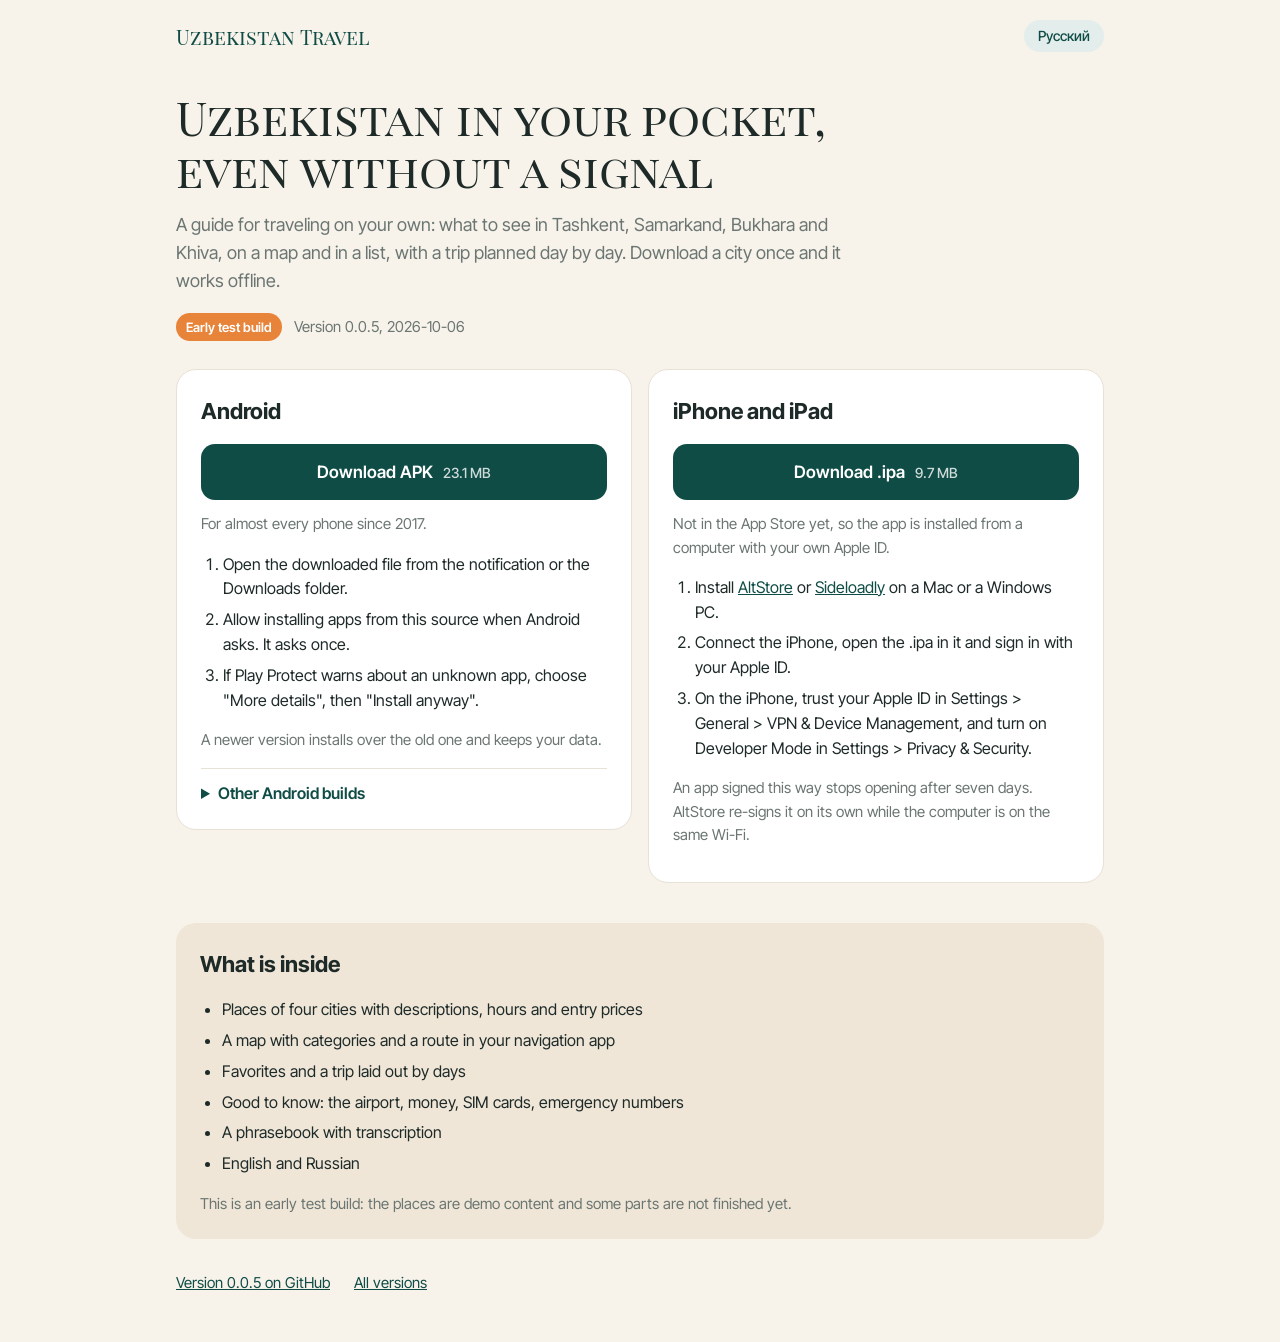
==== index.html @ 52e3b99b "Download page for 0.0.5" ====
<!doctype html>
<html lang="en">
<head>
<meta charset="utf-8">
<meta name="viewport" content="width=device-width, initial-scale=1">
<title>Uzbekistan Travel - download for Android and iPhone</title>
<meta name="description" content="Uzbekistan Travel is an offline guide to Uzbekistan for independent travelers. Download version 0.0.5 for Android and iPhone.">
<link rel="canonical" href="https://iskandarus.github.io/uzbekistan-travel-releases/">
<meta property="og:type" content="website">
<meta property="og:title" content="Uzbekistan Travel">
<meta property="og:description" content="An offline guide to Uzbekistan for independent travelers. Android and iPhone.">
<meta property="og:url" content="https://iskandarus.github.io/uzbekistan-travel-releases/">
<link rel="preconnect" href="https://fonts.googleapis.com">
<link rel="preconnect" href="https://fonts.gstatic.com" crossorigin>
<link rel="stylesheet" href="https://fonts.googleapis.com/css2?family=Inter+Tight:wght@400;500;600;700&family=Playfair+Display+SC&display=swap">
<link rel="stylesheet" href="style.css?v=0.0.5">
<script>
  (function () {
    var root = document.documentElement, saved = null, ua = navigator.userAgent;
    try { saved = localStorage.getItem('lang'); } catch (e) {}
    root.lang = saved || (/^ru\b/i.test(navigator.language || '') ? 'ru' : 'en');
    root.className = 'js';
    if (/android/i.test(ua)) root.dataset.os = 'android';
    else if (/iphone|ipad|ipod/i.test(ua) || (/Macintosh/.test(ua) && navigator.maxTouchPoints > 1)) root.dataset.os = 'ios';
  })();
</script>
</head>
<body>
<div class="wrap">
  <header class="top">
    <span class="brand">Uzbekistan Travel</span>
    <button class="lang" type="button" id="lang"><span lang="en">Русский</span><span lang="ru">English</span></button>
  </header>

  <section class="hero">
    <h1><span lang="en">Uzbekistan in your pocket, even without a signal</span><span lang="ru">Узбекистан в кармане, даже без связи</span></h1>
    <p class="lead">
      <span lang="en">A guide for traveling on your own: what to see in Tashkent, Samarkand, Bukhara and Khiva, on a map and in a list, with a trip planned day by day. Download a city once and it works offline.</span>
      <span lang="ru">Путеводитель для самостоятельной поездки: что посмотреть в Ташкенте, Самарканде, Бухаре и Хиве, на карте и списком, с поездкой по дням. Скачайте город один раз, и он работает без интернета.</span>
    </p>
    <p class="meta">
      <span class="badge"><span lang="en">Early test build</span><span lang="ru">Ранняя тестовая сборка</span></span>
      <span><span lang="en">Version</span><span lang="ru">Версия</span> 0.0.5, 2026-10-06</span>
    </p>
  </section>

  <section class="platforms">
    
    <article class="card android">
      <h2>Android</h2>
      <a class="button" href="https://github.com/Iskandarus/uzbekistan-travel-releases/releases/download/v0.0.5/UzbekistanTravel-0.0.5-arm64-v8a.apk">
        <span lang="en">Download APK</span><span lang="ru">Скачать APK</span>
        <small>23.1 <span lang="en">MB</span><span lang="ru">МБ</span></small>
      </a>
      <p class="hint"><span lang="en">For almost every phone since 2017.</span><span lang="ru">Для почти любого телефона с 2017 года.</span></p>
      <ol>
        <li><span lang="en">Open the downloaded file from the notification or the Downloads folder.</span><span lang="ru">Откройте скачанный файл из уведомления или папки "Загрузки".</span></li>
        <li><span lang="en">Allow installing apps from this source when Android asks. It asks once.</span><span lang="ru">Разрешите установку из этого источника, когда Android спросит. Он спросит один раз.</span></li>
        <li><span lang="en">If Play Protect warns about an unknown app, choose "More details", then "Install anyway".</span><span lang="ru">Если Play Protect предупредит о неизвестном приложении, нажмите "Подробнее", затем "Всё равно установить".</span></li>
      </ol>
      <p class="hint"><span lang="en">A newer version installs over the old one and keeps your data.</span><span lang="ru">Новая версия ставится поверх старой и сохраняет ваши данные.</span></p>
      <details>
        <summary><span lang="en">Other Android builds</span><span lang="ru">Другие сборки для Android</span></summary>
        <ul class="files">
          
          <li><a href="https://github.com/Iskandarus/uzbekistan-travel-releases/releases/download/v0.0.5/UzbekistanTravel-0.0.5-android.apk"><span lang="en">Universal APK</span><span lang="ru">Универсальный APK</span></a> 66.4 <span lang="en">MB, when unsure which one fits</span><span lang="ru">МБ, если не уверены, какой подходит</span></li>
          
          
          <li><a href="https://github.com/Iskandarus/uzbekistan-travel-releases/releases/download/v0.0.5/UzbekistanTravel-0.0.5-armeabi-v7a.apk">armeabi-v7a</a> 21.1 <span lang="en">MB, older 32-bit phones</span><span lang="ru">МБ, старые 32-битные телефоны</span></li>
          
          
          <li><a href="https://github.com/Iskandarus/uzbekistan-travel-releases/releases/download/v0.0.5/UzbekistanTravel-0.0.5-x86_64.apk">x86_64</a> 24.6 <span lang="en">MB, emulators</span><span lang="ru">МБ, эмуляторы</span></li>
          
        </ul>
      </details>
    </article>
    

    
    <article class="card ios">
      <h2>iPhone <span lang="en">and</span><span lang="ru">и</span> iPad</h2>
      <a class="button" href="https://github.com/Iskandarus/uzbekistan-travel-releases/releases/download/v0.0.5/UzbekistanTravel-0.0.5-ios-unsigned.ipa">
        <span lang="en">Download .ipa</span><span lang="ru">Скачать .ipa</span>
        <small>9.7 <span lang="en">MB</span><span lang="ru">МБ</span></small>
      </a>
      <p class="hint"><span lang="en">Not in the App Store yet, so the app is installed from a computer with your own Apple ID.</span><span lang="ru">Приложения пока нет в App Store, поэтому оно ставится с компьютера под вашим Apple ID.</span></p>
      <ol>
        <li><span lang="en">Install <a href="https://altstore.io">AltStore</a> or <a href="https://sideloadly.io">Sideloadly</a> on a Mac or a Windows PC.</span><span lang="ru">Установите <a href="https://altstore.io">AltStore</a> или <a href="https://sideloadly.io">Sideloadly</a> на Mac или компьютер с Windows.</span></li>
        <li><span lang="en">Connect the iPhone, open the .ipa in it and sign in with your Apple ID.</span><span lang="ru">Подключите iPhone, откройте в программе файл .ipa и войдите под своим Apple ID.</span></li>
        <li><span lang="en">On the iPhone, trust your Apple ID in Settings &gt; General &gt; VPN &amp; Device Management, and turn on Developer Mode in Settings &gt; Privacy &amp; Security.</span><span lang="ru">На iPhone доверьте своему Apple ID в Настройки &gt; Основные &gt; VPN и управление устройством и включите Режим разработчика в Настройки &gt; Конфиденциальность и безопасность.</span></li>
      </ol>
      <p class="hint"><span lang="en">An app signed this way stops opening after seven days. AltStore re-signs it on its own while the computer is on the same Wi-Fi.</span><span lang="ru">Подписанное так приложение перестаёт открываться через семь дней. AltStore переподписывает его сам, пока компьютер в той же сети Wi-Fi.</span></p>
    </article>
    
  </section>

  <section class="inside">
    <h2><span lang="en">What is inside</span><span lang="ru">Что внутри</span></h2>
    <ul>
      <li><span lang="en">Places of four cities with descriptions, hours and entry prices</span><span lang="ru">Места четырёх городов с описанием, часами работы и ценой входа</span></li>
      <li><span lang="en">A map with categories and a route in your navigation app</span><span lang="ru">Карта с категориями и маршрут во внешней навигации</span></li>
      <li><span lang="en">Favorites and a trip laid out by days</span><span lang="ru">Избранное и поездка по дням</span></li>
      <li><span lang="en">Good to know: the airport, money, SIM cards, emergency numbers</span><span lang="ru">Полезно знать: аэропорт, деньги, связь, экстренные номера</span></li>
      <li><span lang="en">A phrasebook with transcription</span><span lang="ru">Разговорник с транскрипцией</span></li>
      <li><span lang="en">English and Russian</span><span lang="ru">Английский и русский</span></li>
    </ul>
    <p class="note"><span lang="en">This is an early test build: the places are demo content and some parts are not finished yet.</span><span lang="ru">Это ранняя тестовая сборка: места пока демонстрационные, а часть функций не доделана.</span></p>
  </section>

  <footer>
    <a href="https://github.com/Iskandarus/uzbekistan-travel-releases/releases/tag/v0.0.5"><span lang="en">Version</span><span lang="ru">Версия</span> 0.0.5 <span lang="en">on GitHub</span><span lang="ru">на GitHub</span></a>
    <a href="https://github.com/Iskandarus/uzbekistan-travel-releases/releases"><span lang="en">All versions</span><span lang="ru">Все версии</span></a>
  </footer>
</div>
<script>
  document.getElementById('lang').addEventListener('click', function () {
    var root = document.documentElement;
    root.lang = root.lang === 'ru' ? 'en' : 'ru';
    try { localStorage.setItem('lang', root.lang); } catch (e) {}
  });
</script>
</body>
</html>
---- style.css ----
:root {
  --background: #f7f2ea;
  --surface: #ffffff;
  --sand: #efe6d8;
  --border: #e8e1d6;
  --primary: #0f4c45;
  --primary-text: #0f4c45;
  --primary-soft: #e3eeec;
  --on-primary: #ffffff;
  --accent: #e8833a;
  --text: #1e2a28;
  --text-secondary: #6b7672;
  color-scheme: light;
}

@media (prefers-color-scheme: dark) {
  :root {
    --background: #121816;
    --surface: #1c2422;
    --sand: #26302d;
    --border: #2c3633;
    --primary: #2e9c88;
    --primary-text: #6fc7b6;
    --primary-soft: #1f3a35;
    --on-primary: #eef2ef;
    --text: #eef2ef;
    --text-secondary: #9aa6a1;
    color-scheme: dark;
  }
}

html[lang="ru"] body [lang="en"],
html:not([lang="ru"]) body [lang="ru"] {
  display: none;
}

* { box-sizing: border-box; }

body {
  margin: 0;
  background: var(--background);
  color: var(--text);
  font: 400 16px/1.55 "Inter Tight", system-ui, -apple-system, "Segoe UI", Roboto, sans-serif;
  -webkit-text-size-adjust: 100%;
}

a { color: var(--primary-text); }

.wrap {
  max-width: 960px;
  margin: 0 auto;
  padding: 20px 16px 48px;
}

.top {
  display: flex;
  align-items: center;
  justify-content: space-between;
  gap: 12px;
}

.brand {
  font-family: "Playfair Display SC", Georgia, serif;
  font-size: 20px;
  color: var(--primary-text);
}

.lang {
  display: none;
  font-family: inherit;
  font-size: 14px;
  font-weight: 500;
  line-height: 1;
  color: var(--primary-text);
  background: var(--primary-soft);
  border: 0;
  border-radius: 999px;
  padding: 9px 14px;
  cursor: pointer;
}

.js .lang { display: inline-block; }

.hero { padding: 40px 0 28px; max-width: 680px; }

h1 {
  font-family: "Playfair Display SC", Georgia, serif;
  font-weight: 400;
  font-size: clamp(30px, 6vw, 46px);
  line-height: 1.12;
  margin: 0 0 16px;
  text-wrap: balance;
}

.lead { font-size: 18px; color: var(--text-secondary); margin: 0 0 18px; }

.meta {
  display: flex;
  flex-wrap: wrap;
  align-items: center;
  gap: 8px 12px;
  margin: 0;
  color: var(--text-secondary);
  font-size: 15px;
}

.badge {
  background: var(--accent);
  color: #ffffff;
  font-weight: 600;
  font-size: 13px;
  border-radius: 999px;
  padding: 4px 10px;
}

.platforms {
  display: grid;
  grid-template-columns: repeat(auto-fit, minmax(min(100%, 380px), 1fr));
  gap: 16px;
  align-items: start;
}

.card {
  background: var(--surface);
  border: 1px solid var(--border);
  border-radius: 20px;
  padding: 24px;
}

html[data-os="android"] .card.android,
html[data-os="ios"] .card.ios {
  order: -1;
  border-color: var(--primary);
  box-shadow: 0 0 0 1px var(--primary);
}

h2 { font-size: 22px; font-weight: 700; margin: 0 0 16px; }

.button {
  display: flex;
  align-items: baseline;
  justify-content: center;
  gap: 10px;
  background: var(--primary);
  color: var(--on-primary);
  text-decoration: none;
  font-weight: 600;
  font-size: 17px;
  border-radius: 14px;
  padding: 15px 20px;
}

.button:hover { filter: brightness(1.08); }

.button small { font-weight: 500; font-size: 14px; opacity: 0.8; }

.hint { color: var(--text-secondary); font-size: 15px; margin: 12px 0; }

ol { padding-left: 22px; margin: 16px 0; }

ol li { margin: 6px 0; }

details {
  border-top: 1px solid var(--border);
  margin-top: 16px;
  padding-top: 12px;
}

summary { cursor: pointer; font-weight: 600; color: var(--primary-text); }

.files { list-style: none; padding: 0; margin: 10px 0 0; }

.files li { margin: 8px 0; color: var(--text-secondary); font-size: 15px; }

.files a { font-weight: 600; }

.inside {
  margin-top: 40px;
  background: var(--sand);
  border-radius: 20px;
  padding: 24px;
}

.inside ul { margin: 0; padding-left: 22px; }

.inside li { margin: 6px 0; }

.note { margin: 16px 0 0; color: var(--text-secondary); font-size: 15px; }

footer {
  display: flex;
  flex-wrap: wrap;
  gap: 8px 24px;
  margin-top: 32px;
  font-size: 15px;
}
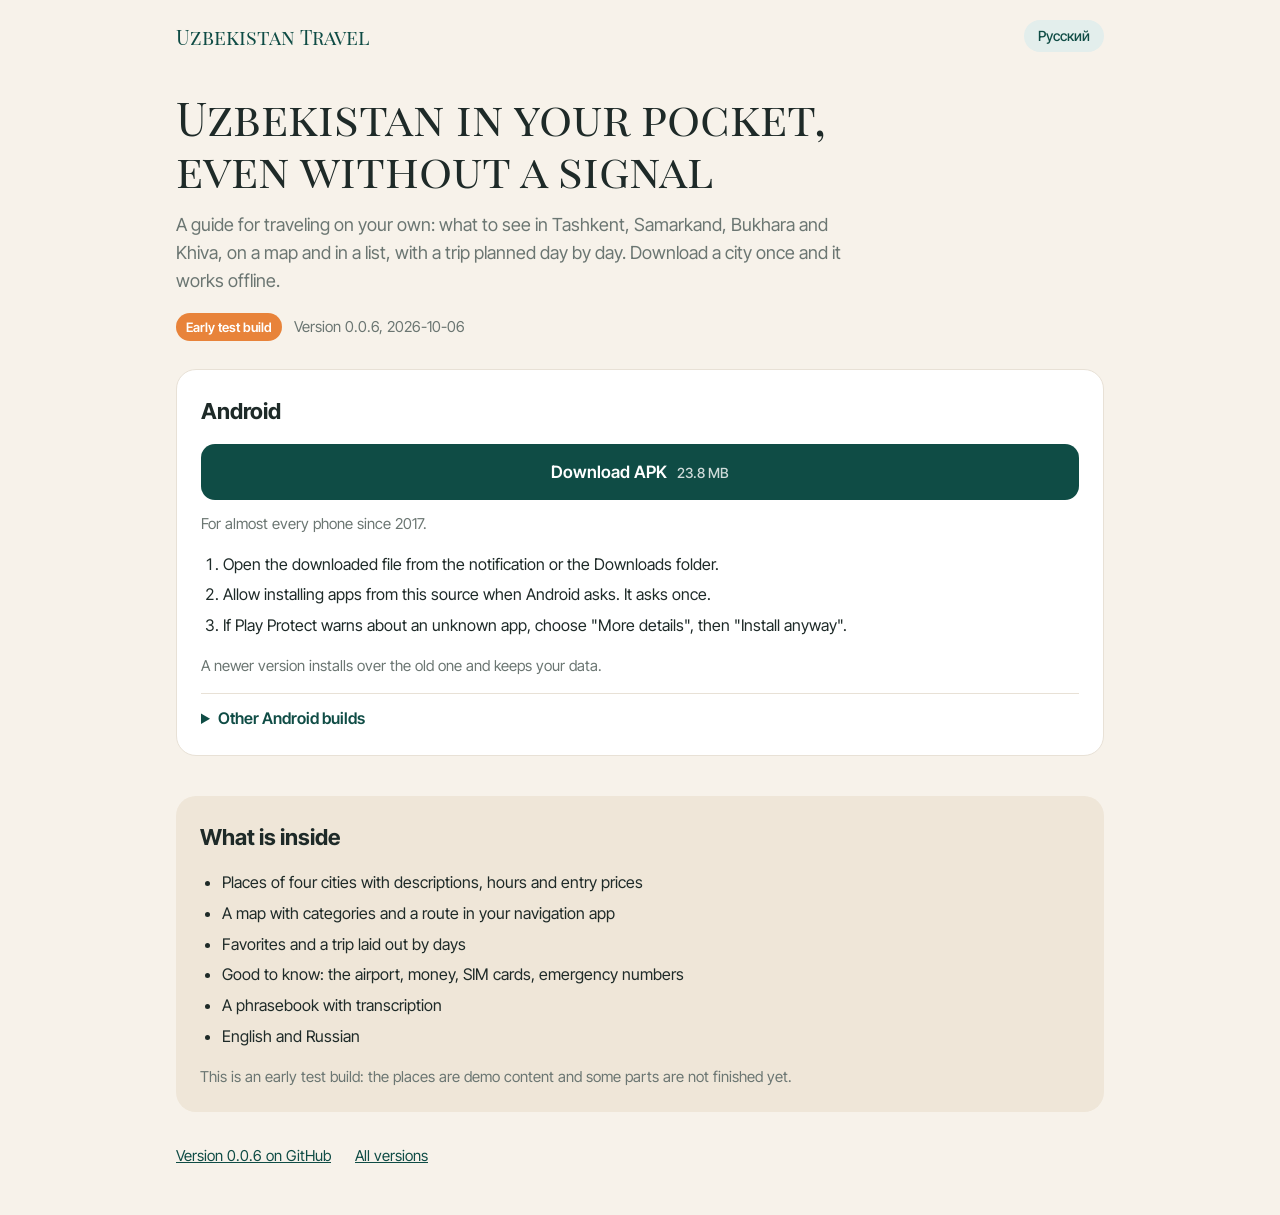
==== commit c35bda4b: "Download page for 0.0.6" ====
--- a/index.html
+++ b/index.html
@@ -4,7 +4,7 @@
 <meta charset="utf-8">
 <meta name="viewport" content="width=device-width, initial-scale=1">
 <title>Uzbekistan Travel - download for Android and iPhone</title>
-<meta name="description" content="Uzbekistan Travel is an offline guide to Uzbekistan for independent travelers. Download version 0.0.5 for Android and iPhone.">
+<meta name="description" content="Uzbekistan Travel is an offline guide to Uzbekistan for independent travelers. Download version 0.0.6 for Android and iPhone.">
 <link rel="canonical" href="https://iskandarus.github.io/uzbekistan-travel-releases/">
 <meta property="og:type" content="website">
 <meta property="og:title" content="Uzbekistan Travel">
@@ -13,7 +13,7 @@
 <link rel="preconnect" href="https://fonts.googleapis.com">
 <link rel="preconnect" href="https://fonts.gstatic.com" crossorigin>
 <link rel="stylesheet" href="https://fonts.googleapis.com/css2?family=Inter+Tight:wght@400;500;600;700&family=Playfair+Display+SC&display=swap">
-<link rel="stylesheet" href="style.css?v=0.0.5">
+<link rel="stylesheet" href="style.css?v=0.0.6">
 <script>
   (function () {
     var root = document.documentElement, saved = null, ua = navigator.userAgent;
@@ -40,7 +40,7 @@
     </p>
     <p class="meta">
       <span class="badge"><span lang="en">Early test build</span><span lang="ru">Ранняя тестовая сборка</span></span>
-      <span><span lang="en">Version</span><span lang="ru">Версия</span> 0.0.5, 2026-10-06</span>
+      <span><span lang="en">Version</span><span lang="ru">Версия</span> 0.0.6, 2026-10-06</span>
     </p>
   </section>
 
@@ -48,9 +48,9 @@
     
     <article class="card android">
       <h2>Android</h2>
-      <a class="button" href="https://github.com/Iskandarus/uzbekistan-travel-releases/releases/download/v0.0.5/UzbekistanTravel-0.0.5-arm64-v8a.apk">
+      <a class="button" href="https://github.com/Iskandarus/uzbekistan-travel-releases/releases/download/v0.0.6/UzbekistanTravel-0.0.6-arm64-v8a.apk">
         <span lang="en">Download APK</span><span lang="ru">Скачать APK</span>
-        <small>23.1 <span lang="en">MB</span><span lang="ru">МБ</span></small>
+        <small>23.8 <span lang="en">MB</span><span lang="ru">МБ</span></small>
       </a>
       <p class="hint"><span lang="en">For almost every phone since 2017.</span><span lang="ru">Для почти любого телефона с 2017 года.</span></p>
       <ol>
@@ -63,34 +63,19 @@
         <summary><span lang="en">Other Android builds</span><span lang="ru">Другие сборки для Android</span></summary>
         <ul class="files">
           
-          <li><a href="https://github.com/Iskandarus/uzbekistan-travel-releases/releases/download/v0.0.5/UzbekistanTravel-0.0.5-android.apk"><span lang="en">Universal APK</span><span lang="ru">Универсальный APK</span></a> 66.4 <span lang="en">MB, when unsure which one fits</span><span lang="ru">МБ, если не уверены, какой подходит</span></li>
+          <li><a href="https://github.com/Iskandarus/uzbekistan-travel-releases/releases/download/v0.0.6/UzbekistanTravel-0.0.6-android.apk"><span lang="en">Universal APK</span><span lang="ru">Универсальный APK</span></a> 67.3 <span lang="en">MB, when unsure which one fits</span><span lang="ru">МБ, если не уверены, какой подходит</span></li>
           
           
-          <li><a href="https://github.com/Iskandarus/uzbekistan-travel-releases/releases/download/v0.0.5/UzbekistanTravel-0.0.5-armeabi-v7a.apk">armeabi-v7a</a> 21.1 <span lang="en">MB, older 32-bit phones</span><span lang="ru">МБ, старые 32-битные телефоны</span></li>
+          <li><a href="https://github.com/Iskandarus/uzbekistan-travel-releases/releases/download/v0.0.6/UzbekistanTravel-0.0.6-armeabi-v7a.apk">armeabi-v7a</a> 21.8 <span lang="en">MB, older 32-bit phones</span><span lang="ru">МБ, старые 32-битные телефоны</span></li>
           
           
-          <li><a href="https://github.com/Iskandarus/uzbekistan-travel-releases/releases/download/v0.0.5/UzbekistanTravel-0.0.5-x86_64.apk">x86_64</a> 24.6 <span lang="en">MB, emulators</span><span lang="ru">МБ, эмуляторы</span></li>
+          <li><a href="https://github.com/Iskandarus/uzbekistan-travel-releases/releases/download/v0.0.6/UzbekistanTravel-0.0.6-x86_64.apk">x86_64</a> 25.2 <span lang="en">MB, emulators</span><span lang="ru">МБ, эмуляторы</span></li>
           
         </ul>
       </details>
     </article>
     
 
-    
-    <article class="card ios">
-      <h2>iPhone <span lang="en">and</span><span lang="ru">и</span> iPad</h2>
-      <a class="button" href="https://github.com/Iskandarus/uzbekistan-travel-releases/releases/download/v0.0.5/UzbekistanTravel-0.0.5-ios-unsigned.ipa">
-        <span lang="en">Download .ipa</span><span lang="ru">Скачать .ipa</span>
-        <small>9.7 <span lang="en">MB</span><span lang="ru">МБ</span></small>
-      </a>
-      <p class="hint"><span lang="en">Not in the App Store yet, so the app is installed from a computer with your own Apple ID.</span><span lang="ru">Приложения пока нет в App Store, поэтому оно ставится с компьютера под вашим Apple ID.</span></p>
-      <ol>
-        <li><span lang="en">Install <a href="https://altstore.io">AltStore</a> or <a href="https://sideloadly.io">Sideloadly</a> on a Mac or a Windows PC.</span><span lang="ru">Установите <a href="https://altstore.io">AltStore</a> или <a href="https://sideloadly.io">Sideloadly</a> на Mac или компьютер с Windows.</span></li>
-        <li><span lang="en">Connect the iPhone, open the .ipa in it and sign in with your Apple ID.</span><span lang="ru">Подключите iPhone, откройте в программе файл .ipa и войдите под своим Apple ID.</span></li>
-        <li><span lang="en">On the iPhone, trust your Apple ID in Settings &gt; General &gt; VPN &amp; Device Management, and turn on Developer Mode in Settings &gt; Privacy &amp; Security.</span><span lang="ru">На iPhone доверьте своему Apple ID в Настройки &gt; Основные &gt; VPN и управление устройством и включите Режим разработчика в Настройки &gt; Конфиденциальность и безопасность.</span></li>
-      </ol>
-      <p class="hint"><span lang="en">An app signed this way stops opening after seven days. AltStore re-signs it on its own while the computer is on the same Wi-Fi.</span><span lang="ru">Подписанное так приложение перестаёт открываться через семь дней. AltStore переподписывает его сам, пока компьютер в той же сети Wi-Fi.</span></p>
-    </article>
     
   </section>
 
@@ -108,7 +93,7 @@
   </section>
 
   <footer>
-    <a href="https://github.com/Iskandarus/uzbekistan-travel-releases/releases/tag/v0.0.5"><span lang="en">Version</span><span lang="ru">Версия</span> 0.0.5 <span lang="en">on GitHub</span><span lang="ru">на GitHub</span></a>
+    <a href="https://github.com/Iskandarus/uzbekistan-travel-releases/releases/tag/v0.0.6"><span lang="en">Version</span><span lang="ru">Версия</span> 0.0.6 <span lang="en">on GitHub</span><span lang="ru">на GitHub</span></a>
     <a href="https://github.com/Iskandarus/uzbekistan-travel-releases/releases"><span lang="en">All versions</span><span lang="ru">Все версии</span></a>
   </footer>
 </div>
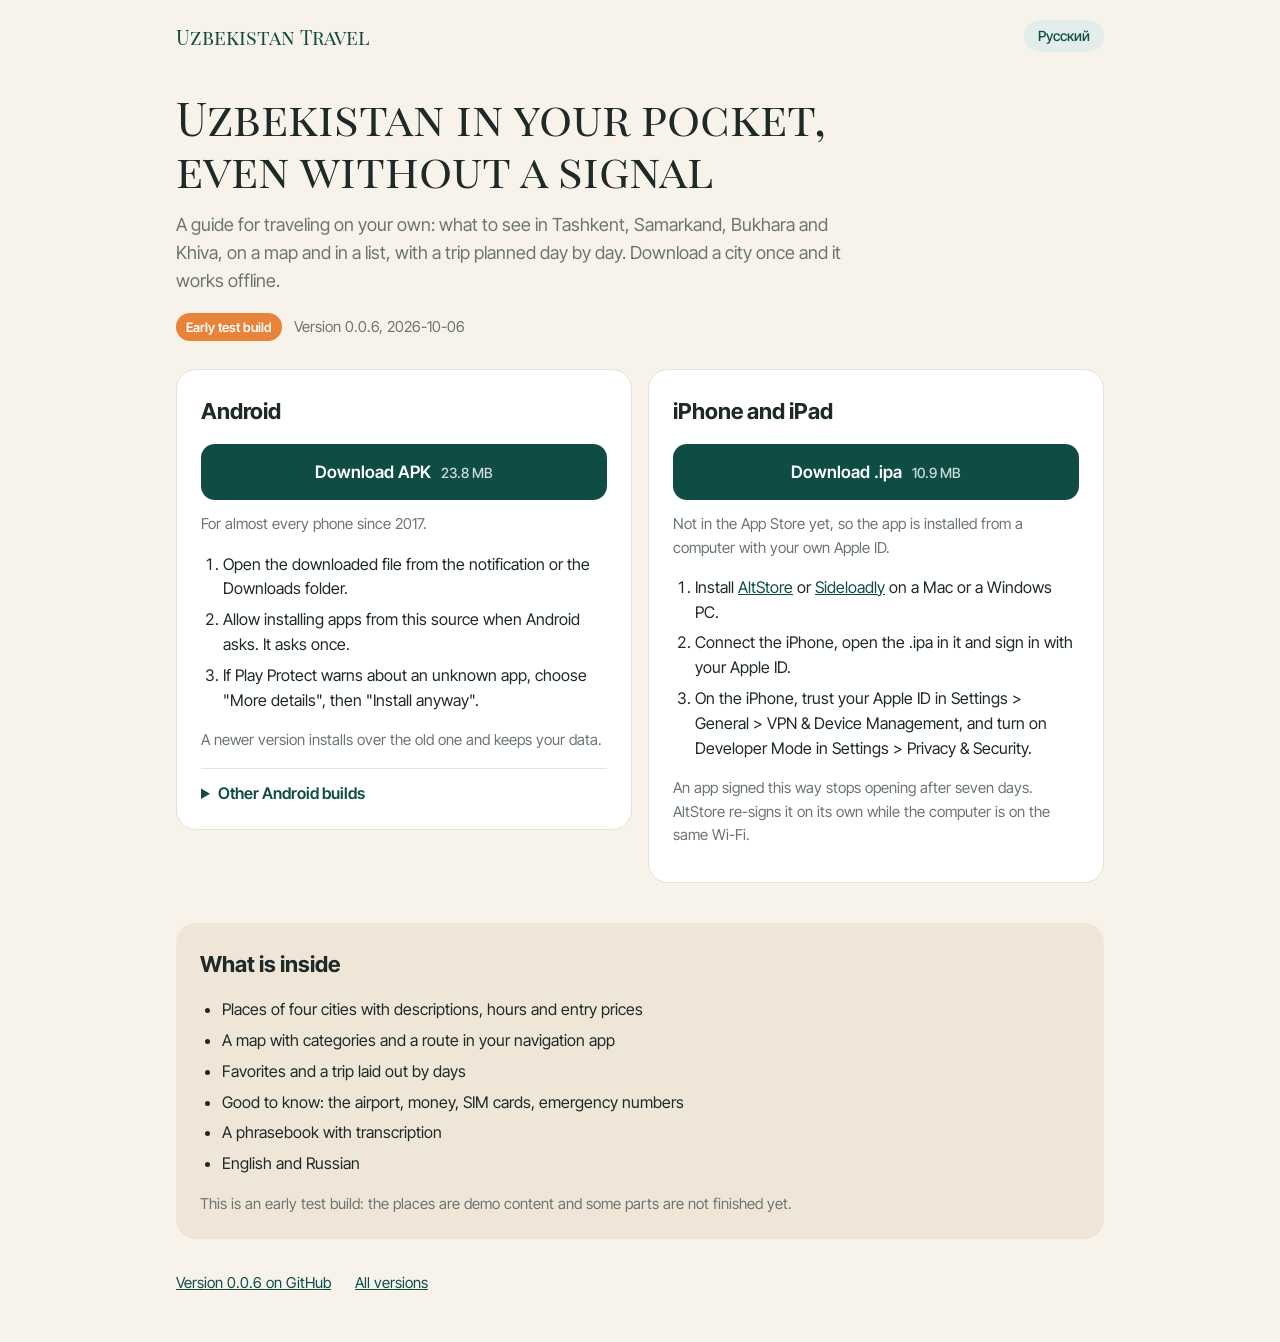
==== commit 14a0eb5d: "Download page for 0.0.6" ====
--- a/index.html
+++ b/index.html
@@ -77,6 +77,21 @@
     
 
     
+    <article class="card ios">
+      <h2>iPhone <span lang="en">and</span><span lang="ru">и</span> iPad</h2>
+      <a class="button" href="https://github.com/Iskandarus/uzbekistan-travel-releases/releases/download/v0.0.6/UzbekistanTravel-0.0.6-ios-unsigned.ipa">
+        <span lang="en">Download .ipa</span><span lang="ru">Скачать .ipa</span>
+        <small>10.9 <span lang="en">MB</span><span lang="ru">МБ</span></small>
+      </a>
+      <p class="hint"><span lang="en">Not in the App Store yet, so the app is installed from a computer with your own Apple ID.</span><span lang="ru">Приложения пока нет в App Store, поэтому оно ставится с компьютера под вашим Apple ID.</span></p>
+      <ol>
+        <li><span lang="en">Install <a href="https://altstore.io">AltStore</a> or <a href="https://sideloadly.io">Sideloadly</a> on a Mac or a Windows PC.</span><span lang="ru">Установите <a href="https://altstore.io">AltStore</a> или <a href="https://sideloadly.io">Sideloadly</a> на Mac или компьютер с Windows.</span></li>
+        <li><span lang="en">Connect the iPhone, open the .ipa in it and sign in with your Apple ID.</span><span lang="ru">Подключите iPhone, откройте в программе файл .ipa и войдите под своим Apple ID.</span></li>
+        <li><span lang="en">On the iPhone, trust your Apple ID in Settings &gt; General &gt; VPN &amp; Device Management, and turn on Developer Mode in Settings &gt; Privacy &amp; Security.</span><span lang="ru">На iPhone доверьте своему Apple ID в Настройки &gt; Основные &gt; VPN и управление устройством и включите Режим разработчика в Настройки &gt; Конфиденциальность и безопасность.</span></li>
+      </ol>
+      <p class="hint"><span lang="en">An app signed this way stops opening after seven days. AltStore re-signs it on its own while the computer is on the same Wi-Fi.</span><span lang="ru">Подписанное так приложение перестаёт открываться через семь дней. AltStore переподписывает его сам, пока компьютер в той же сети Wi-Fi.</span></p>
+    </article>
+    
   </section>
 
   <section class="inside">
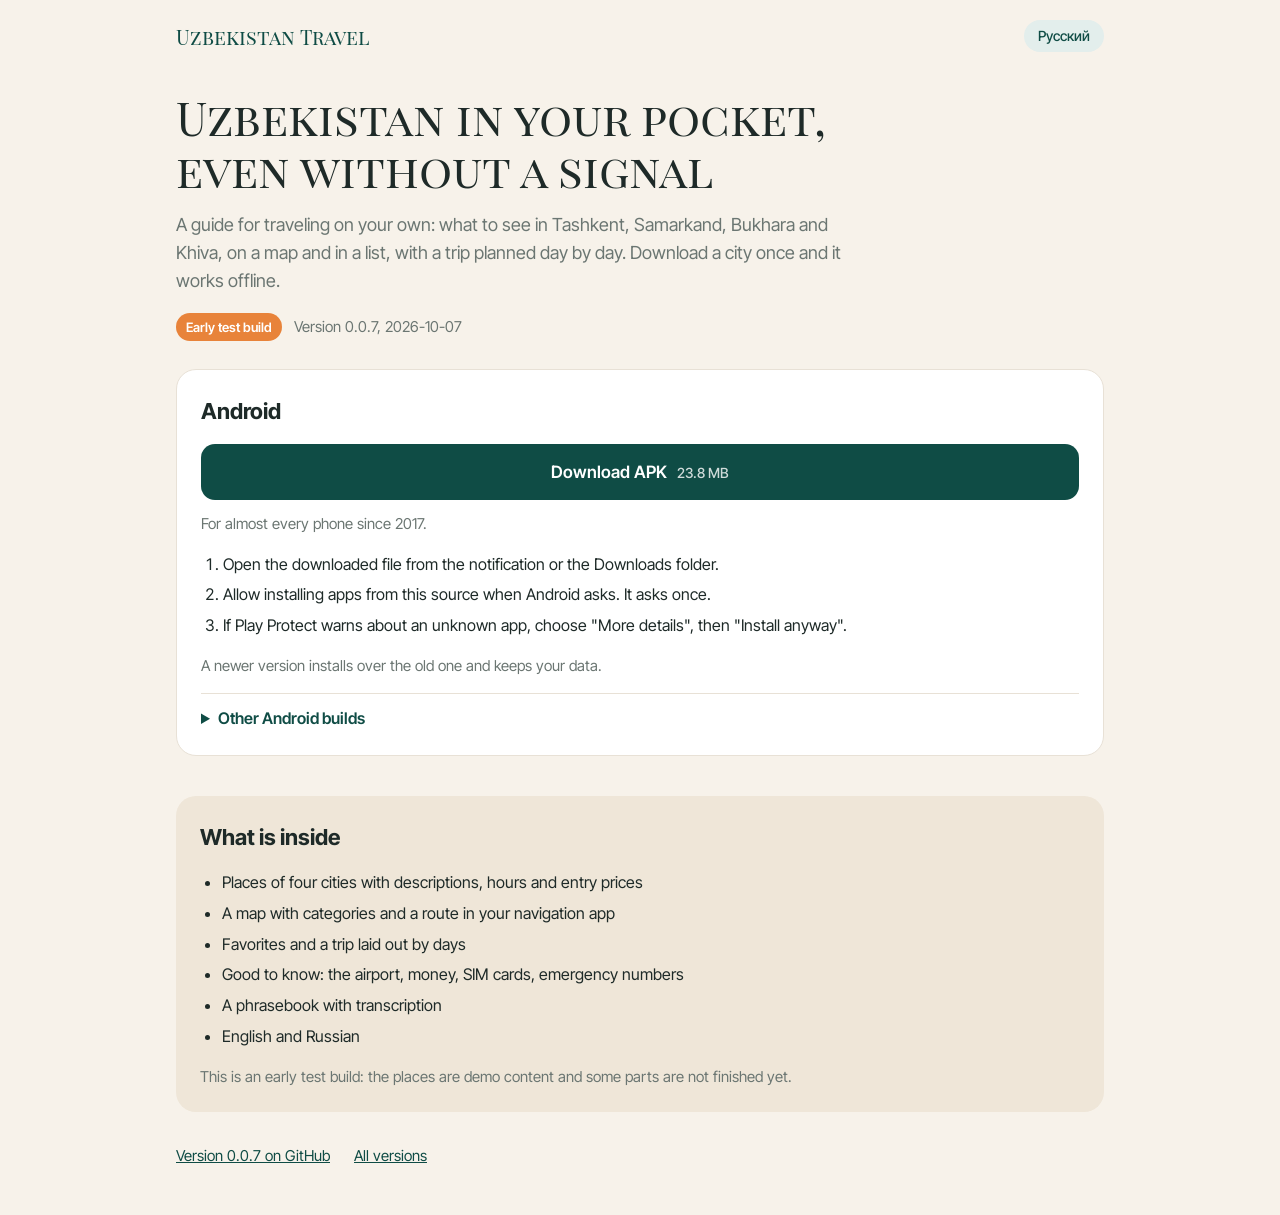
==== commit 2ab78b28: "Download page for 0.0.7" ====
--- a/index.html
+++ b/index.html
@@ -4,7 +4,7 @@
 <meta charset="utf-8">
 <meta name="viewport" content="width=device-width, initial-scale=1">
 <title>Uzbekistan Travel - download for Android and iPhone</title>
-<meta name="description" content="Uzbekistan Travel is an offline guide to Uzbekistan for independent travelers. Download version 0.0.6 for Android and iPhone.">
+<meta name="description" content="Uzbekistan Travel is an offline guide to Uzbekistan for independent travelers. Download version 0.0.7 for Android and iPhone.">
 <link rel="canonical" href="https://iskandarus.github.io/uzbekistan-travel-releases/">
 <meta property="og:type" content="website">
 <meta property="og:title" content="Uzbekistan Travel">
@@ -13,7 +13,7 @@
 <link rel="preconnect" href="https://fonts.googleapis.com">
 <link rel="preconnect" href="https://fonts.gstatic.com" crossorigin>
 <link rel="stylesheet" href="https://fonts.googleapis.com/css2?family=Inter+Tight:wght@400;500;600;700&family=Playfair+Display+SC&display=swap">
-<link rel="stylesheet" href="style.css?v=0.0.6">
+<link rel="stylesheet" href="style.css?v=0.0.7">
 <script>
   (function () {
     var root = document.documentElement, saved = null, ua = navigator.userAgent;
@@ -40,7 +40,7 @@
     </p>
     <p class="meta">
       <span class="badge"><span lang="en">Early test build</span><span lang="ru">Ранняя тестовая сборка</span></span>
-      <span><span lang="en">Version</span><span lang="ru">Версия</span> 0.0.6, 2026-10-06</span>
+      <span><span lang="en">Version</span><span lang="ru">Версия</span> 0.0.7, 2026-10-07</span>
     </p>
   </section>
 
@@ -48,7 +48,7 @@
     
     <article class="card android">
       <h2>Android</h2>
-      <a class="button" href="https://github.com/Iskandarus/uzbekistan-travel-releases/releases/download/v0.0.6/UzbekistanTravel-0.0.6-arm64-v8a.apk">
+      <a class="button" href="https://github.com/Iskandarus/uzbekistan-travel-releases/releases/download/v0.0.7/UzbekistanTravel-0.0.7-arm64-v8a.apk">
         <span lang="en">Download APK</span><span lang="ru">Скачать APK</span>
         <small>23.8 <span lang="en">MB</span><span lang="ru">МБ</span></small>
       </a>
@@ -63,34 +63,19 @@
         <summary><span lang="en">Other Android builds</span><span lang="ru">Другие сборки для Android</span></summary>
         <ul class="files">
           
-          <li><a href="https://github.com/Iskandarus/uzbekistan-travel-releases/releases/download/v0.0.6/UzbekistanTravel-0.0.6-android.apk"><span lang="en">Universal APK</span><span lang="ru">Универсальный APK</span></a> 67.3 <span lang="en">MB, when unsure which one fits</span><span lang="ru">МБ, если не уверены, какой подходит</span></li>
+          <li><a href="https://github.com/Iskandarus/uzbekistan-travel-releases/releases/download/v0.0.7/UzbekistanTravel-0.0.7-android.apk"><span lang="en">Universal APK</span><span lang="ru">Универсальный APK</span></a> 67.3 <span lang="en">MB, when unsure which one fits</span><span lang="ru">МБ, если не уверены, какой подходит</span></li>
           
           
-          <li><a href="https://github.com/Iskandarus/uzbekistan-travel-releases/releases/download/v0.0.6/UzbekistanTravel-0.0.6-armeabi-v7a.apk">armeabi-v7a</a> 21.8 <span lang="en">MB, older 32-bit phones</span><span lang="ru">МБ, старые 32-битные телефоны</span></li>
+          <li><a href="https://github.com/Iskandarus/uzbekistan-travel-releases/releases/download/v0.0.7/UzbekistanTravel-0.0.7-armeabi-v7a.apk">armeabi-v7a</a> 21.8 <span lang="en">MB, older 32-bit phones</span><span lang="ru">МБ, старые 32-битные телефоны</span></li>
           
           
-          <li><a href="https://github.com/Iskandarus/uzbekistan-travel-releases/releases/download/v0.0.6/UzbekistanTravel-0.0.6-x86_64.apk">x86_64</a> 25.2 <span lang="en">MB, emulators</span><span lang="ru">МБ, эмуляторы</span></li>
+          <li><a href="https://github.com/Iskandarus/uzbekistan-travel-releases/releases/download/v0.0.7/UzbekistanTravel-0.0.7-x86_64.apk">x86_64</a> 25.2 <span lang="en">MB, emulators</span><span lang="ru">МБ, эмуляторы</span></li>
           
         </ul>
       </details>
     </article>
     
 
-    
-    <article class="card ios">
-      <h2>iPhone <span lang="en">and</span><span lang="ru">и</span> iPad</h2>
-      <a class="button" href="https://github.com/Iskandarus/uzbekistan-travel-releases/releases/download/v0.0.6/UzbekistanTravel-0.0.6-ios-unsigned.ipa">
-        <span lang="en">Download .ipa</span><span lang="ru">Скачать .ipa</span>
-        <small>10.9 <span lang="en">MB</span><span lang="ru">МБ</span></small>
-      </a>
-      <p class="hint"><span lang="en">Not in the App Store yet, so the app is installed from a computer with your own Apple ID.</span><span lang="ru">Приложения пока нет в App Store, поэтому оно ставится с компьютера под вашим Apple ID.</span></p>
-      <ol>
-        <li><span lang="en">Install <a href="https://altstore.io">AltStore</a> or <a href="https://sideloadly.io">Sideloadly</a> on a Mac or a Windows PC.</span><span lang="ru">Установите <a href="https://altstore.io">AltStore</a> или <a href="https://sideloadly.io">Sideloadly</a> на Mac или компьютер с Windows.</span></li>
-        <li><span lang="en">Connect the iPhone, open the .ipa in it and sign in with your Apple ID.</span><span lang="ru">Подключите iPhone, откройте в программе файл .ipa и войдите под своим Apple ID.</span></li>
-        <li><span lang="en">On the iPhone, trust your Apple ID in Settings &gt; General &gt; VPN &amp; Device Management, and turn on Developer Mode in Settings &gt; Privacy &amp; Security.</span><span lang="ru">На iPhone доверьте своему Apple ID в Настройки &gt; Основные &gt; VPN и управление устройством и включите Режим разработчика в Настройки &gt; Конфиденциальность и безопасность.</span></li>
-      </ol>
-      <p class="hint"><span lang="en">An app signed this way stops opening after seven days. AltStore re-signs it on its own while the computer is on the same Wi-Fi.</span><span lang="ru">Подписанное так приложение перестаёт открываться через семь дней. AltStore переподписывает его сам, пока компьютер в той же сети Wi-Fi.</span></p>
-    </article>
     
   </section>
 
@@ -108,7 +93,7 @@
   </section>
 
   <footer>
-    <a href="https://github.com/Iskandarus/uzbekistan-travel-releases/releases/tag/v0.0.6"><span lang="en">Version</span><span lang="ru">Версия</span> 0.0.6 <span lang="en">on GitHub</span><span lang="ru">на GitHub</span></a>
+    <a href="https://github.com/Iskandarus/uzbekistan-travel-releases/releases/tag/v0.0.7"><span lang="en">Version</span><span lang="ru">Версия</span> 0.0.7 <span lang="en">on GitHub</span><span lang="ru">на GitHub</span></a>
     <a href="https://github.com/Iskandarus/uzbekistan-travel-releases/releases"><span lang="en">All versions</span><span lang="ru">Все версии</span></a>
   </footer>
 </div>
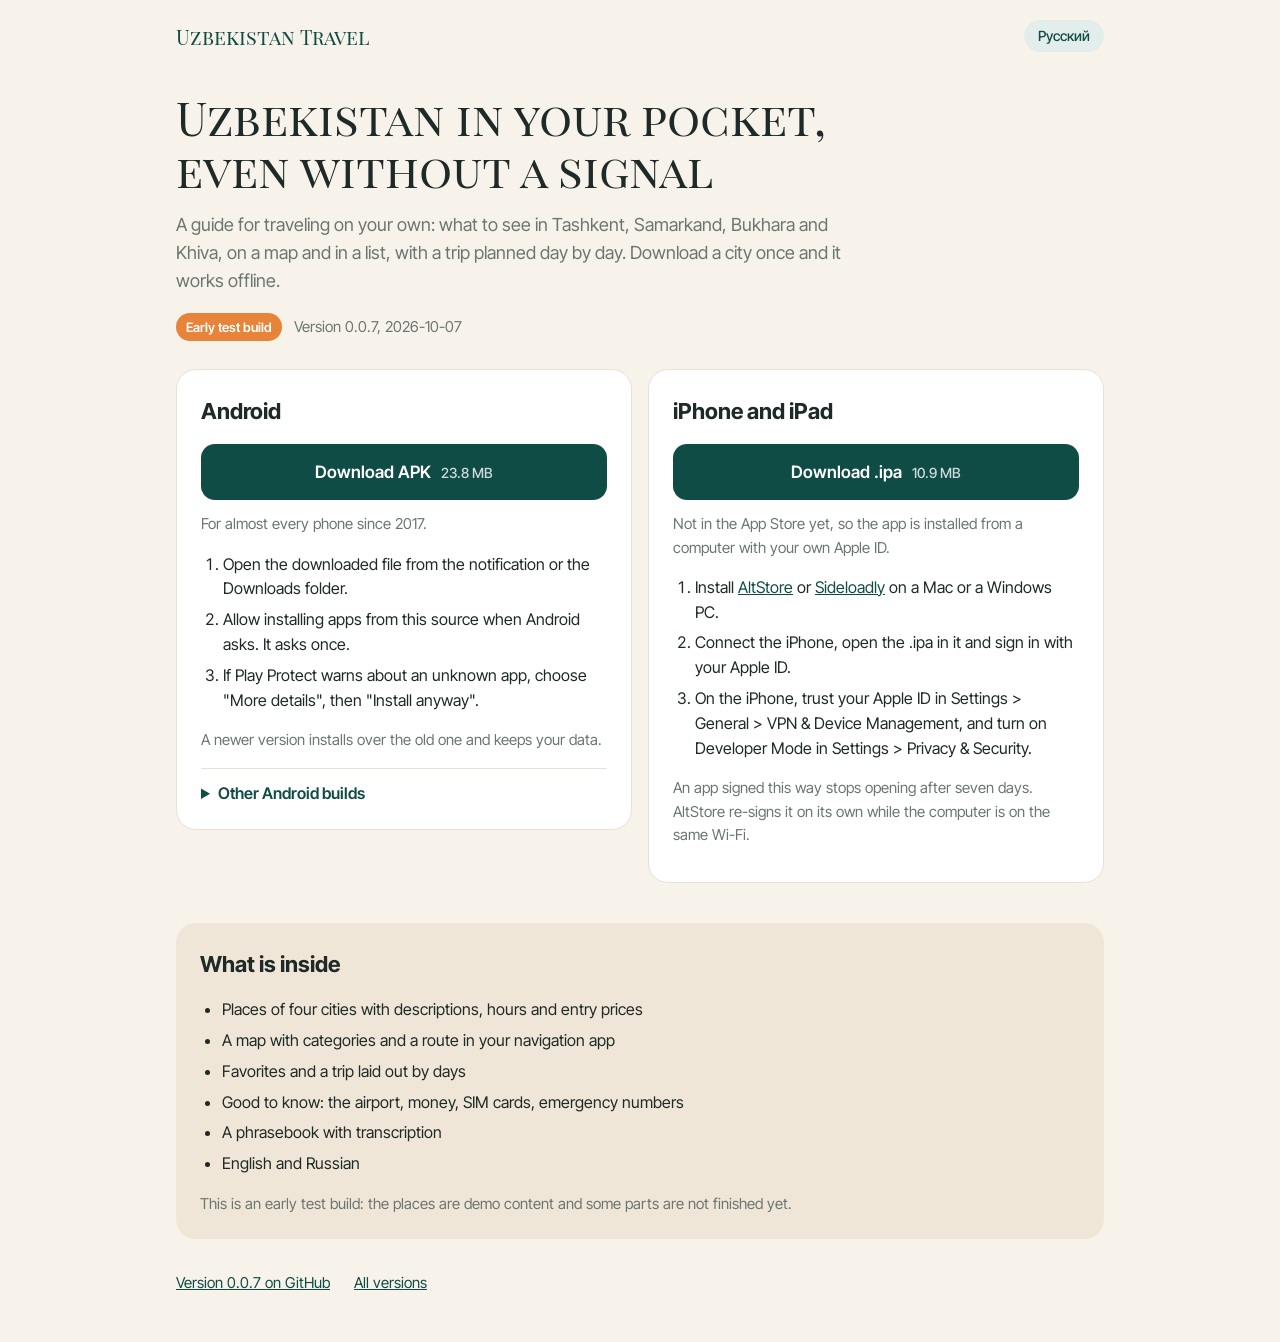
==== commit 0f934b2e: "Download page for 0.0.7" ====
--- a/index.html
+++ b/index.html
@@ -77,6 +77,21 @@
     
 
     
+    <article class="card ios">
+      <h2>iPhone <span lang="en">and</span><span lang="ru">и</span> iPad</h2>
+      <a class="button" href="https://github.com/Iskandarus/uzbekistan-travel-releases/releases/download/v0.0.7/UzbekistanTravel-0.0.7-ios-unsigned.ipa">
+        <span lang="en">Download .ipa</span><span lang="ru">Скачать .ipa</span>
+        <small>10.9 <span lang="en">MB</span><span lang="ru">МБ</span></small>
+      </a>
+      <p class="hint"><span lang="en">Not in the App Store yet, so the app is installed from a computer with your own Apple ID.</span><span lang="ru">Приложения пока нет в App Store, поэтому оно ставится с компьютера под вашим Apple ID.</span></p>
+      <ol>
+        <li><span lang="en">Install <a href="https://altstore.io">AltStore</a> or <a href="https://sideloadly.io">Sideloadly</a> on a Mac or a Windows PC.</span><span lang="ru">Установите <a href="https://altstore.io">AltStore</a> или <a href="https://sideloadly.io">Sideloadly</a> на Mac или компьютер с Windows.</span></li>
+        <li><span lang="en">Connect the iPhone, open the .ipa in it and sign in with your Apple ID.</span><span lang="ru">Подключите iPhone, откройте в программе файл .ipa и войдите под своим Apple ID.</span></li>
+        <li><span lang="en">On the iPhone, trust your Apple ID in Settings &gt; General &gt; VPN &amp; Device Management, and turn on Developer Mode in Settings &gt; Privacy &amp; Security.</span><span lang="ru">На iPhone доверьте своему Apple ID в Настройки &gt; Основные &gt; VPN и управление устройством и включите Режим разработчика в Настройки &gt; Конфиденциальность и безопасность.</span></li>
+      </ol>
+      <p class="hint"><span lang="en">An app signed this way stops opening after seven days. AltStore re-signs it on its own while the computer is on the same Wi-Fi.</span><span lang="ru">Подписанное так приложение перестаёт открываться через семь дней. AltStore переподписывает его сам, пока компьютер в той же сети Wi-Fi.</span></p>
+    </article>
+    
   </section>
 
   <section class="inside">
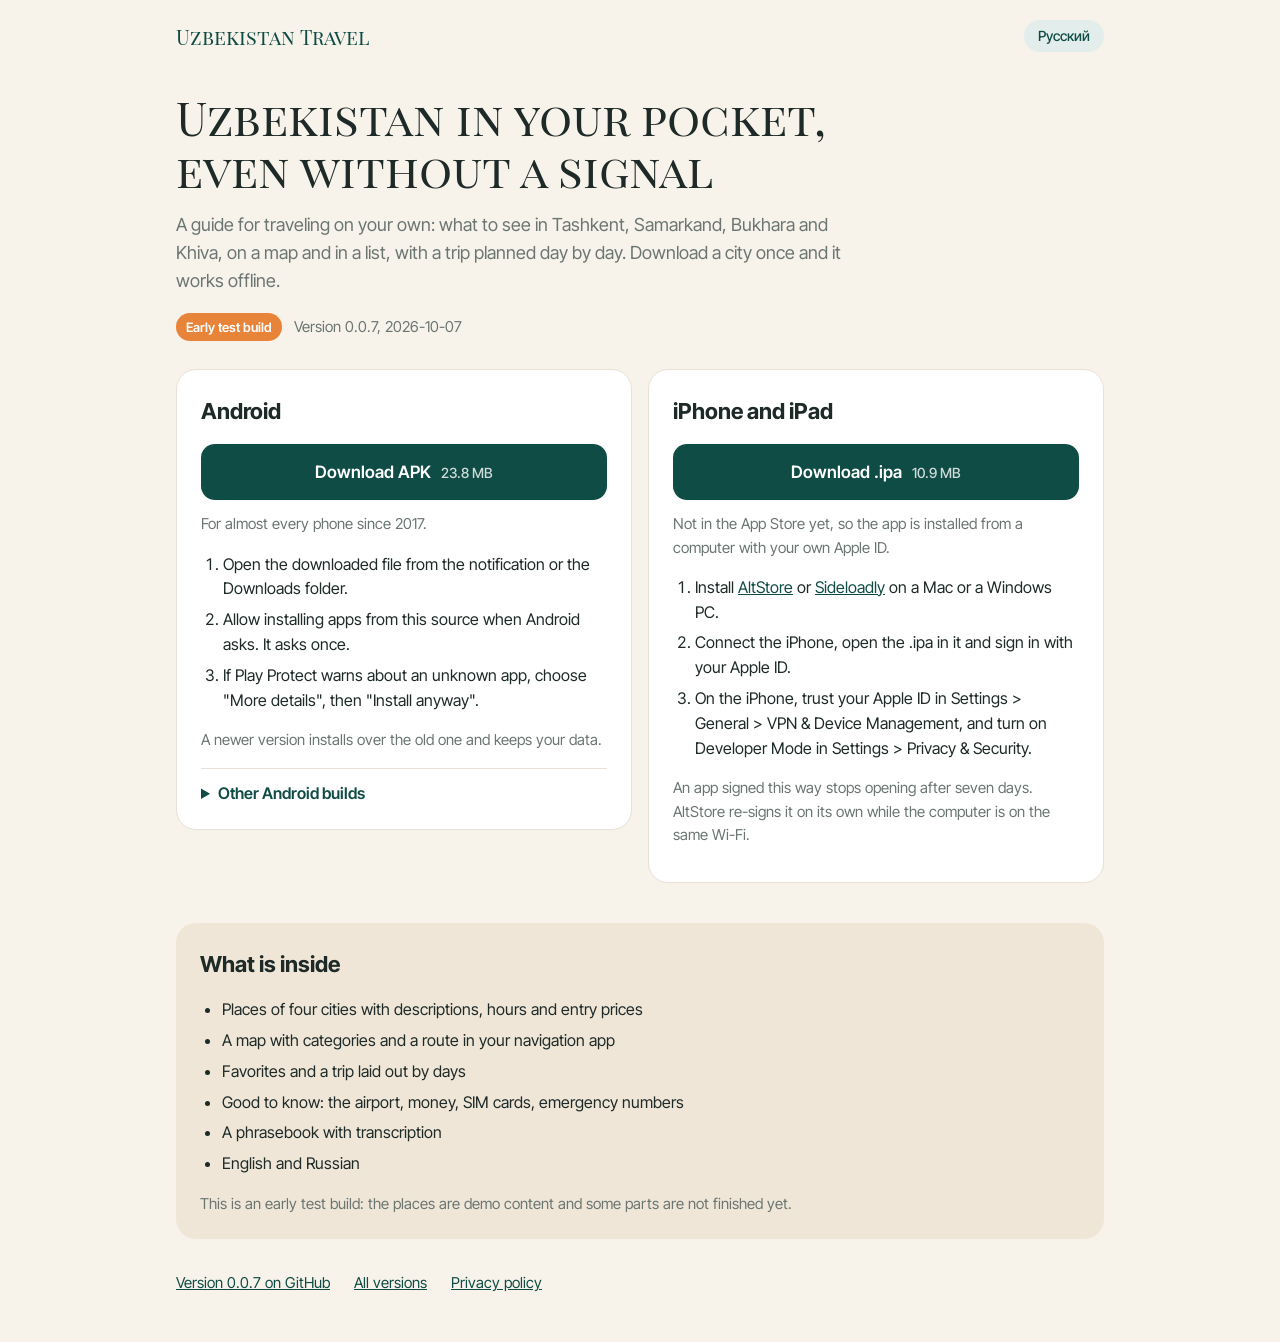
==== commit 163ee35a: "Download page for 0.0.7" ====
--- a/index.html
+++ b/index.html
@@ -110,6 +110,7 @@
   <footer>
     <a href="https://github.com/Iskandarus/uzbekistan-travel-releases/releases/tag/v0.0.7"><span lang="en">Version</span><span lang="ru">Версия</span> 0.0.7 <span lang="en">on GitHub</span><span lang="ru">на GitHub</span></a>
     <a href="https://github.com/Iskandarus/uzbekistan-travel-releases/releases"><span lang="en">All versions</span><span lang="ru">Все версии</span></a>
+    <a href="privacy.html"><span lang="en">Privacy policy</span><span lang="ru">Политика конфиденциальности</span></a>
   </footer>
 </div>
 <script>
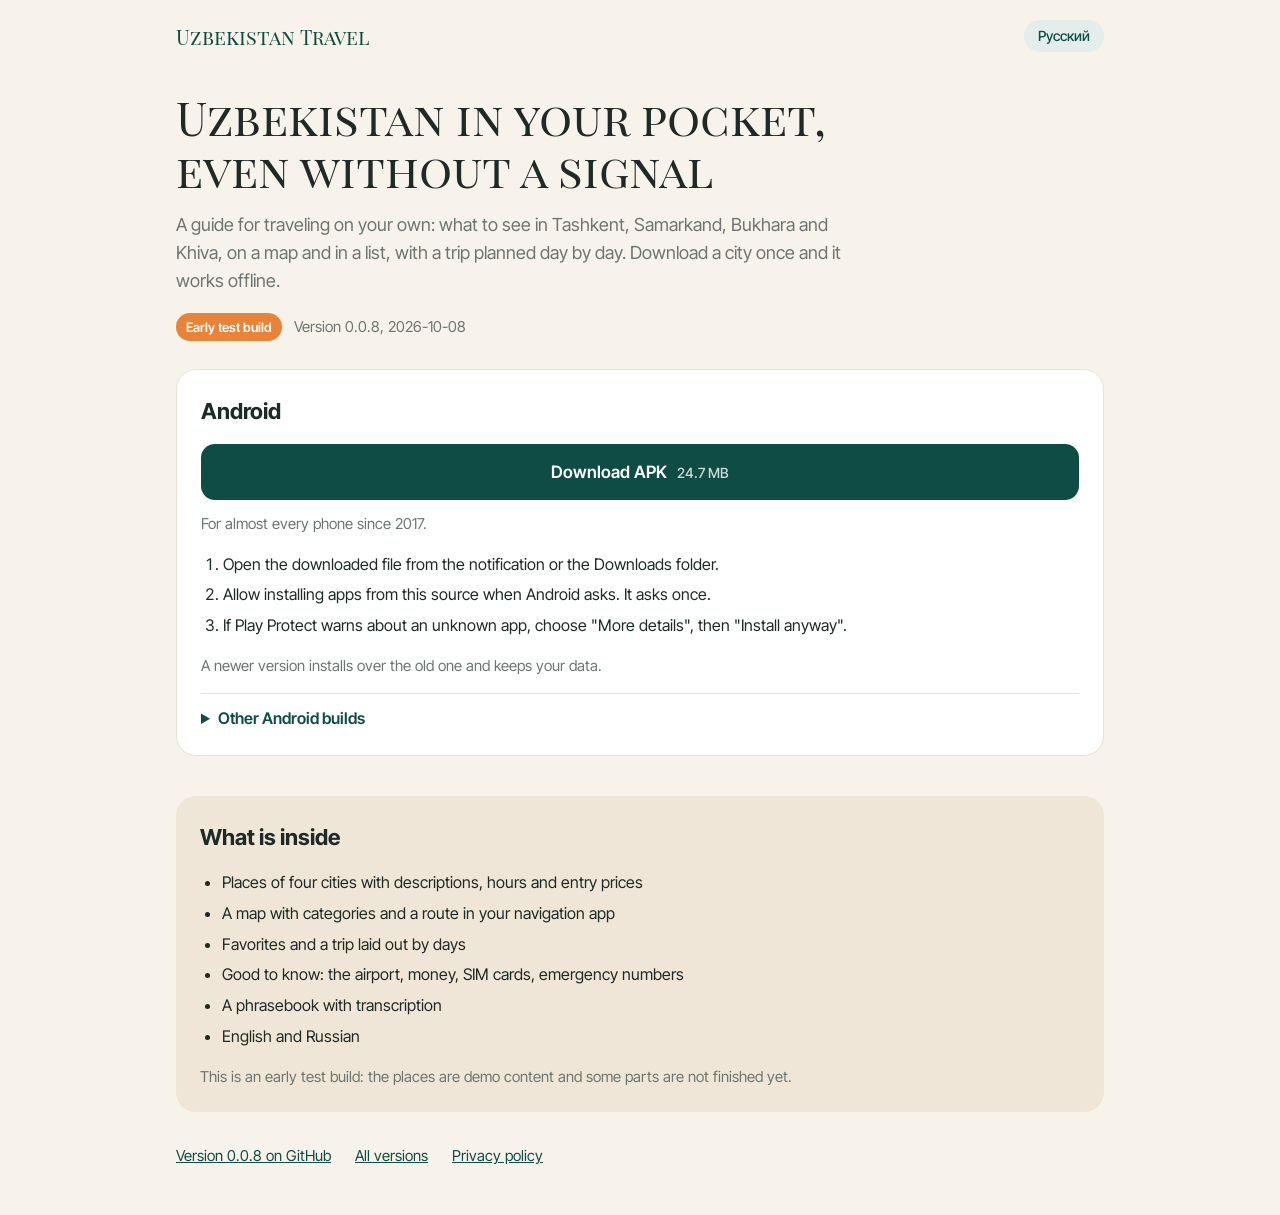
==== commit e7582762: "Download page for 0.0.8" ====
--- a/index.html
+++ b/index.html
@@ -4,7 +4,7 @@
 <meta charset="utf-8">
 <meta name="viewport" content="width=device-width, initial-scale=1">
 <title>Uzbekistan Travel - download for Android and iPhone</title>
-<meta name="description" content="Uzbekistan Travel is an offline guide to Uzbekistan for independent travelers. Download version 0.0.7 for Android and iPhone.">
+<meta name="description" content="Uzbekistan Travel is an offline guide to Uzbekistan for independent travelers. Download version 0.0.8 for Android and iPhone.">
 <link rel="canonical" href="https://iskandarus.github.io/uzbekistan-travel-releases/">
 <meta property="og:type" content="website">
 <meta property="og:title" content="Uzbekistan Travel">
@@ -13,7 +13,7 @@
 <link rel="preconnect" href="https://fonts.googleapis.com">
 <link rel="preconnect" href="https://fonts.gstatic.com" crossorigin>
 <link rel="stylesheet" href="https://fonts.googleapis.com/css2?family=Inter+Tight:wght@400;500;600;700&family=Playfair+Display+SC&display=swap">
-<link rel="stylesheet" href="style.css?v=0.0.7">
+<link rel="stylesheet" href="style.css?v=0.0.8">
 <script>
   (function () {
     var root = document.documentElement, saved = null, ua = navigator.userAgent;
@@ -40,7 +40,7 @@
     </p>
     <p class="meta">
       <span class="badge"><span lang="en">Early test build</span><span lang="ru">Ранняя тестовая сборка</span></span>
-      <span><span lang="en">Version</span><span lang="ru">Версия</span> 0.0.7, 2026-10-07</span>
+      <span><span lang="en">Version</span><span lang="ru">Версия</span> 0.0.8, 2026-10-08</span>
     </p>
   </section>
 
@@ -48,9 +48,9 @@
     
     <article class="card android">
       <h2>Android</h2>
-      <a class="button" href="https://github.com/Iskandarus/uzbekistan-travel-releases/releases/download/v0.0.7/UzbekistanTravel-0.0.7-arm64-v8a.apk">
+      <a class="button" href="https://github.com/Iskandarus/uzbekistan-travel-releases/releases/download/v0.0.8/UzbekistanTravel-0.0.8-arm64-v8a.apk">
         <span lang="en">Download APK</span><span lang="ru">Скачать APK</span>
-        <small>23.8 <span lang="en">MB</span><span lang="ru">МБ</span></small>
+        <small>24.7 <span lang="en">MB</span><span lang="ru">МБ</span></small>
       </a>
       <p class="hint"><span lang="en">For almost every phone since 2017.</span><span lang="ru">Для почти любого телефона с 2017 года.</span></p>
       <ol>
@@ -63,34 +63,19 @@
         <summary><span lang="en">Other Android builds</span><span lang="ru">Другие сборки для Android</span></summary>
         <ul class="files">
           
-          <li><a href="https://github.com/Iskandarus/uzbekistan-travel-releases/releases/download/v0.0.7/UzbekistanTravel-0.0.7-android.apk"><span lang="en">Universal APK</span><span lang="ru">Универсальный APK</span></a> 67.3 <span lang="en">MB, when unsure which one fits</span><span lang="ru">МБ, если не уверены, какой подходит</span></li>
+          <li><a href="https://github.com/Iskandarus/uzbekistan-travel-releases/releases/download/v0.0.8/UzbekistanTravel-0.0.8-android.apk"><span lang="en">Universal APK</span><span lang="ru">Универсальный APK</span></a> 68.2 <span lang="en">MB, when unsure which one fits</span><span lang="ru">МБ, если не уверены, какой подходит</span></li>
           
           
-          <li><a href="https://github.com/Iskandarus/uzbekistan-travel-releases/releases/download/v0.0.7/UzbekistanTravel-0.0.7-armeabi-v7a.apk">armeabi-v7a</a> 21.8 <span lang="en">MB, older 32-bit phones</span><span lang="ru">МБ, старые 32-битные телефоны</span></li>
+          <li><a href="https://github.com/Iskandarus/uzbekistan-travel-releases/releases/download/v0.0.8/UzbekistanTravel-0.0.8-armeabi-v7a.apk">armeabi-v7a</a> 22.7 <span lang="en">MB, older 32-bit phones</span><span lang="ru">МБ, старые 32-битные телефоны</span></li>
           
           
-          <li><a href="https://github.com/Iskandarus/uzbekistan-travel-releases/releases/download/v0.0.7/UzbekistanTravel-0.0.7-x86_64.apk">x86_64</a> 25.2 <span lang="en">MB, emulators</span><span lang="ru">МБ, эмуляторы</span></li>
+          <li><a href="https://github.com/Iskandarus/uzbekistan-travel-releases/releases/download/v0.0.8/UzbekistanTravel-0.0.8-x86_64.apk">x86_64</a> 26.1 <span lang="en">MB, emulators</span><span lang="ru">МБ, эмуляторы</span></li>
           
         </ul>
       </details>
     </article>
     
 
-    
-    <article class="card ios">
-      <h2>iPhone <span lang="en">and</span><span lang="ru">и</span> iPad</h2>
-      <a class="button" href="https://github.com/Iskandarus/uzbekistan-travel-releases/releases/download/v0.0.7/UzbekistanTravel-0.0.7-ios-unsigned.ipa">
-        <span lang="en">Download .ipa</span><span lang="ru">Скачать .ipa</span>
-        <small>10.9 <span lang="en">MB</span><span lang="ru">МБ</span></small>
-      </a>
-      <p class="hint"><span lang="en">Not in the App Store yet, so the app is installed from a computer with your own Apple ID.</span><span lang="ru">Приложения пока нет в App Store, поэтому оно ставится с компьютера под вашим Apple ID.</span></p>
-      <ol>
-        <li><span lang="en">Install <a href="https://altstore.io">AltStore</a> or <a href="https://sideloadly.io">Sideloadly</a> on a Mac or a Windows PC.</span><span lang="ru">Установите <a href="https://altstore.io">AltStore</a> или <a href="https://sideloadly.io">Sideloadly</a> на Mac или компьютер с Windows.</span></li>
-        <li><span lang="en">Connect the iPhone, open the .ipa in it and sign in with your Apple ID.</span><span lang="ru">Подключите iPhone, откройте в программе файл .ipa и войдите под своим Apple ID.</span></li>
-        <li><span lang="en">On the iPhone, trust your Apple ID in Settings &gt; General &gt; VPN &amp; Device Management, and turn on Developer Mode in Settings &gt; Privacy &amp; Security.</span><span lang="ru">На iPhone доверьте своему Apple ID в Настройки &gt; Основные &gt; VPN и управление устройством и включите Режим разработчика в Настройки &gt; Конфиденциальность и безопасность.</span></li>
-      </ol>
-      <p class="hint"><span lang="en">An app signed this way stops opening after seven days. AltStore re-signs it on its own while the computer is on the same Wi-Fi.</span><span lang="ru">Подписанное так приложение перестаёт открываться через семь дней. AltStore переподписывает его сам, пока компьютер в той же сети Wi-Fi.</span></p>
-    </article>
     
   </section>
 
@@ -108,7 +93,7 @@
   </section>
 
   <footer>
-    <a href="https://github.com/Iskandarus/uzbekistan-travel-releases/releases/tag/v0.0.7"><span lang="en">Version</span><span lang="ru">Версия</span> 0.0.7 <span lang="en">on GitHub</span><span lang="ru">на GitHub</span></a>
+    <a href="https://github.com/Iskandarus/uzbekistan-travel-releases/releases/tag/v0.0.8"><span lang="en">Version</span><span lang="ru">Версия</span> 0.0.8 <span lang="en">on GitHub</span><span lang="ru">на GitHub</span></a>
     <a href="https://github.com/Iskandarus/uzbekistan-travel-releases/releases"><span lang="en">All versions</span><span lang="ru">Все версии</span></a>
     <a href="privacy.html"><span lang="en">Privacy policy</span><span lang="ru">Политика конфиденциальности</span></a>
   </footer>
--- a/style.css
+++ b/style.css
@@ -63,6 +63,7 @@
   font-family: "Playfair Display SC", Georgia, serif;
   font-size: 20px;
   color: var(--primary-text);
+  text-decoration: none;
 }
 
 .lang {
@@ -194,3 +195,15 @@
   margin-top: 32px;
   font-size: 15px;
 }
+
+.policy { max-width: 680px; padding-top: 40px; }
+
+.policy .meta { margin-bottom: 24px; }
+
+.policy h2 { font-size: 19px; margin: 32px 0 8px; }
+
+.policy p, .policy ul { margin: 8px 0; }
+
+.policy ul { padding-left: 22px; }
+
+.policy li { margin: 4px 0; }
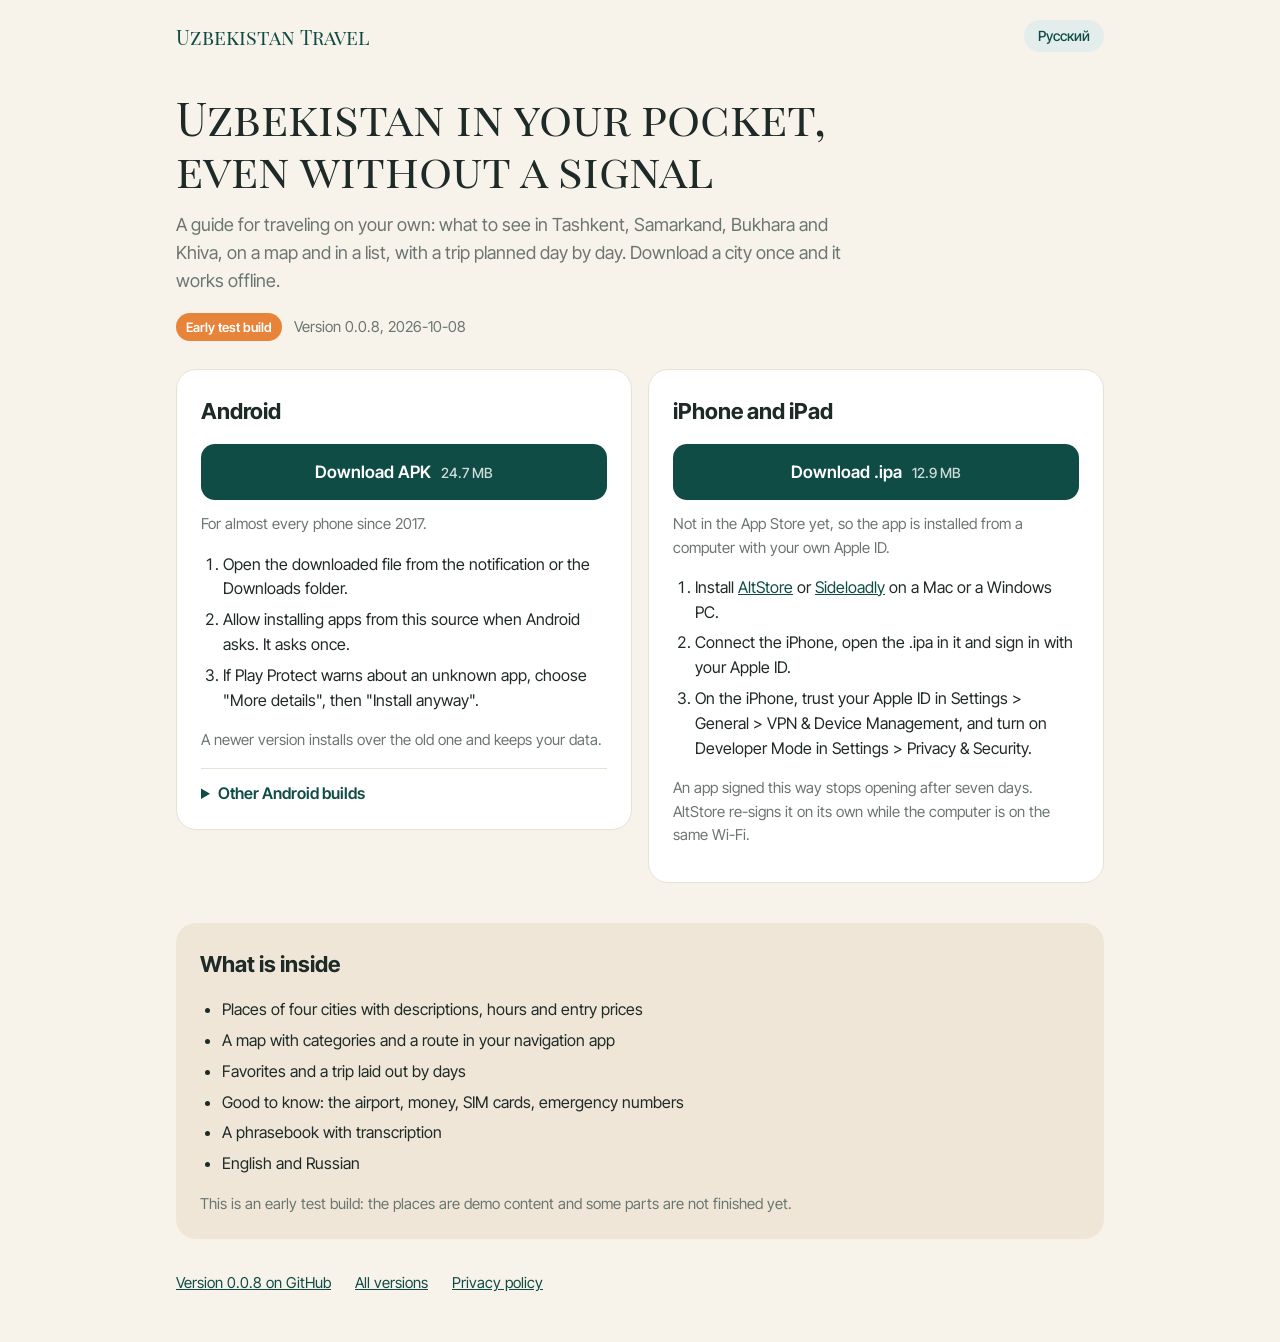
==== commit 7f7c4455: "Download page for 0.0.8" ====
--- a/index.html
+++ b/index.html
@@ -77,6 +77,21 @@
     
 
     
+    <article class="card ios">
+      <h2>iPhone <span lang="en">and</span><span lang="ru">и</span> iPad</h2>
+      <a class="button" href="https://github.com/Iskandarus/uzbekistan-travel-releases/releases/download/v0.0.8/UzbekistanTravel-0.0.8-ios-unsigned.ipa">
+        <span lang="en">Download .ipa</span><span lang="ru">Скачать .ipa</span>
+        <small>12.9 <span lang="en">MB</span><span lang="ru">МБ</span></small>
+      </a>
+      <p class="hint"><span lang="en">Not in the App Store yet, so the app is installed from a computer with your own Apple ID.</span><span lang="ru">Приложения пока нет в App Store, поэтому оно ставится с компьютера под вашим Apple ID.</span></p>
+      <ol>
+        <li><span lang="en">Install <a href="https://altstore.io">AltStore</a> or <a href="https://sideloadly.io">Sideloadly</a> on a Mac or a Windows PC.</span><span lang="ru">Установите <a href="https://altstore.io">AltStore</a> или <a href="https://sideloadly.io">Sideloadly</a> на Mac или компьютер с Windows.</span></li>
+        <li><span lang="en">Connect the iPhone, open the .ipa in it and sign in with your Apple ID.</span><span lang="ru">Подключите iPhone, откройте в программе файл .ipa и войдите под своим Apple ID.</span></li>
+        <li><span lang="en">On the iPhone, trust your Apple ID in Settings &gt; General &gt; VPN &amp; Device Management, and turn on Developer Mode in Settings &gt; Privacy &amp; Security.</span><span lang="ru">На iPhone доверьте своему Apple ID в Настройки &gt; Основные &gt; VPN и управление устройством и включите Режим разработчика в Настройки &gt; Конфиденциальность и безопасность.</span></li>
+      </ol>
+      <p class="hint"><span lang="en">An app signed this way stops opening after seven days. AltStore re-signs it on its own while the computer is on the same Wi-Fi.</span><span lang="ru">Подписанное так приложение перестаёт открываться через семь дней. AltStore переподписывает его сам, пока компьютер в той же сети Wi-Fi.</span></p>
+    </article>
+    
   </section>
 
   <section class="inside">
